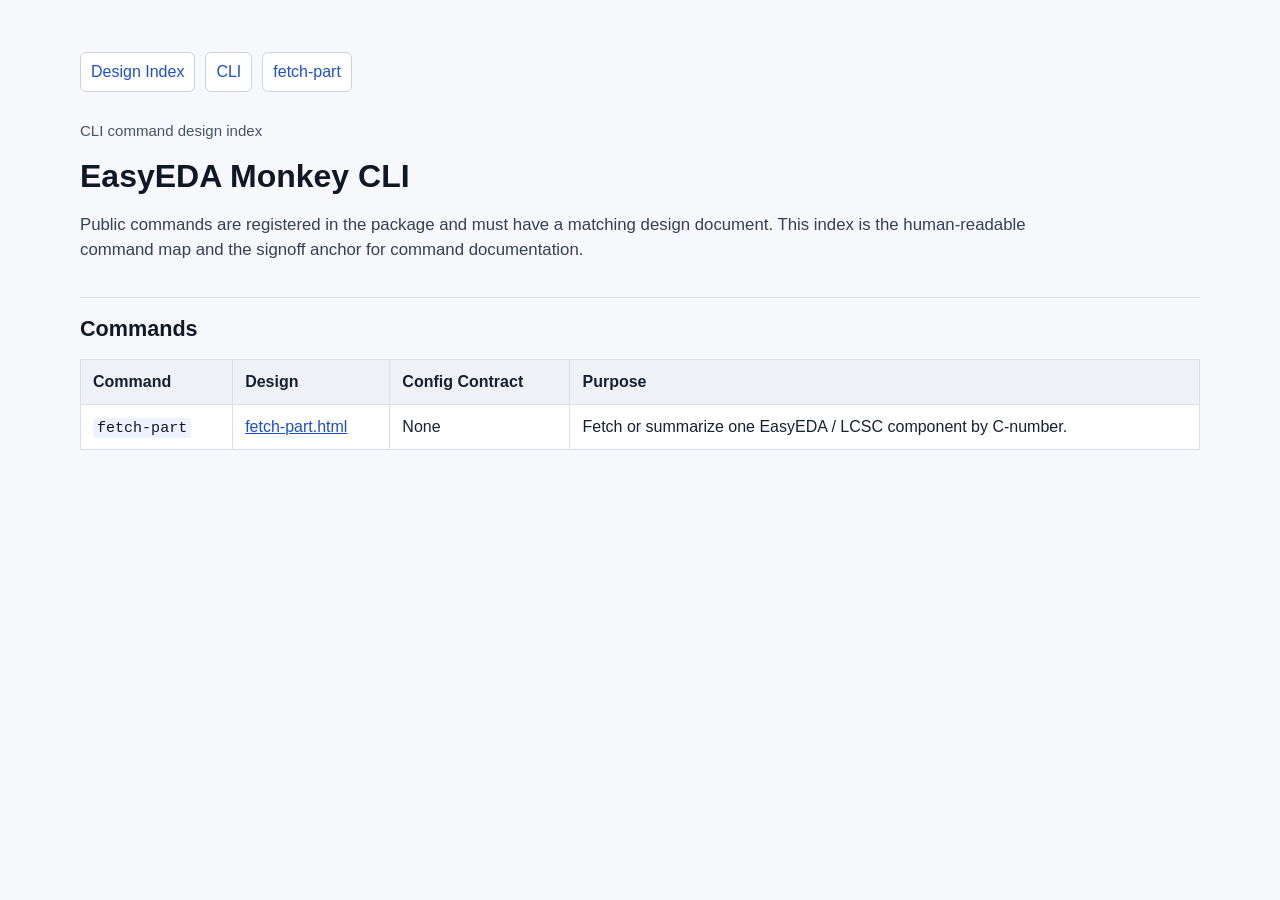
==== docs/design/cli/index.html @ b864799b "Add EasyEDA CLI design doc signoff" ====
<!doctype html>
<html lang="en">
<head>
  <meta charset="utf-8">
  <meta name="viewport" content="width=device-width, initial-scale=1">
  <title>EasyEDA Monkey CLI Design Index</title>
  <link rel="stylesheet" href="../styles.css">
</head>
<body data-doc-kind="cli-design-index">
<main>
  <nav class="nav">
    <a href="../index.html">Design Index</a>
    <a href="index.html">CLI</a>
    <a href="fetch-part.html">fetch-part</a>
  </nav>

  <header>
    <p class="status">CLI command design index</p>
    <h1>EasyEDA Monkey CLI</h1>
    <p class="lede">
      Public commands are registered in the package and must have a matching
      design document. This index is the human-readable command map and the
      signoff anchor for command documentation.
    </p>
  </header>

  <section>
    <h2>Commands</h2>
    <table id="cli-command-design-docs">
      <tr>
        <th>Command</th>
        <th>Design</th>
        <th>Config Contract</th>
        <th>Purpose</th>
      </tr>
      <tr data-command="fetch-part" data-design-doc="cli/fetch-part.html" data-config-contract="none">
        <td><code>fetch-part</code></td>
        <td><a href="fetch-part.html">fetch-part.html</a></td>
        <td>None</td>
        <td>Fetch or summarize one EasyEDA / LCSC component by C-number.</td>
      </tr>
    </table>
  </section>
</main>
</body>
</html>
---- docs/design/styles.css ----
html {
  color-scheme: light;
  font-family: "Segoe UI", Arial, sans-serif;
  line-height: 1.5;
  color: #172033;
  background: #f7f8fb;
}

body {
  margin: 0;
}

main {
  max-width: 1120px;
  margin: 0 auto;
  padding: 32px 24px 56px;
}

h1,
h2,
h3 {
  line-height: 1.18;
  color: #101828;
}

h1 {
  margin: 0 0 10px;
  font-size: 2rem;
}

h2 {
  margin-top: 34px;
  padding-top: 18px;
  border-top: 1px solid #d9deea;
  font-size: 1.35rem;
}

a {
  color: #1d4ed8;
}

code {
  padding: 1px 4px;
  border-radius: 3px;
  background: #eef2ff;
  color: #111827;
  font-family: Consolas, "Cascadia Mono", "Liberation Mono", monospace;
  font-size: 0.94em;
}

pre {
  overflow: auto;
  padding: 16px 18px;
  background: #f8fafc;
  color: #111827;
  font-family: Consolas, "Cascadia Mono", "Liberation Mono", monospace;
  font-size: 0.92rem;
  line-height: 1.45;
  box-shadow: inset 3px 0 0 #cbd5e1;
}

pre code {
  display: block;
  padding: 0;
  background: transparent;
  color: inherit;
  font: inherit;
}

table {
  width: 100%;
  border-collapse: collapse;
  margin: 16px 0 24px;
  background: #ffffff;
}

th,
td {
  padding: 10px 12px;
  border: 1px solid #d9deea;
  text-align: left;
  vertical-align: top;
}

th {
  background: #eef2f7;
}

.lede {
  max-width: 960px;
  font-size: 1.05rem;
  color: #344054;
}

.nav {
  display: flex;
  flex-wrap: wrap;
  gap: 10px;
  margin: 20px 0 28px;
}

.nav a {
  display: inline-block;
  padding: 7px 10px;
  border: 1px solid #c9d2e3;
  border-radius: 6px;
  background: #ffffff;
  text-decoration: none;
}

.panel {
  padding: 18px 20px;
  border: 1px solid #d9deea;
  border-radius: 8px;
  background: #ffffff;
}

.status {
  color: #475467;
  font-size: 0.94rem;
}

@media (max-width: 700px) {
  main {
    padding: 22px 16px 40px;
  }

  table {
    display: block;
    overflow-x: auto;
  }
}
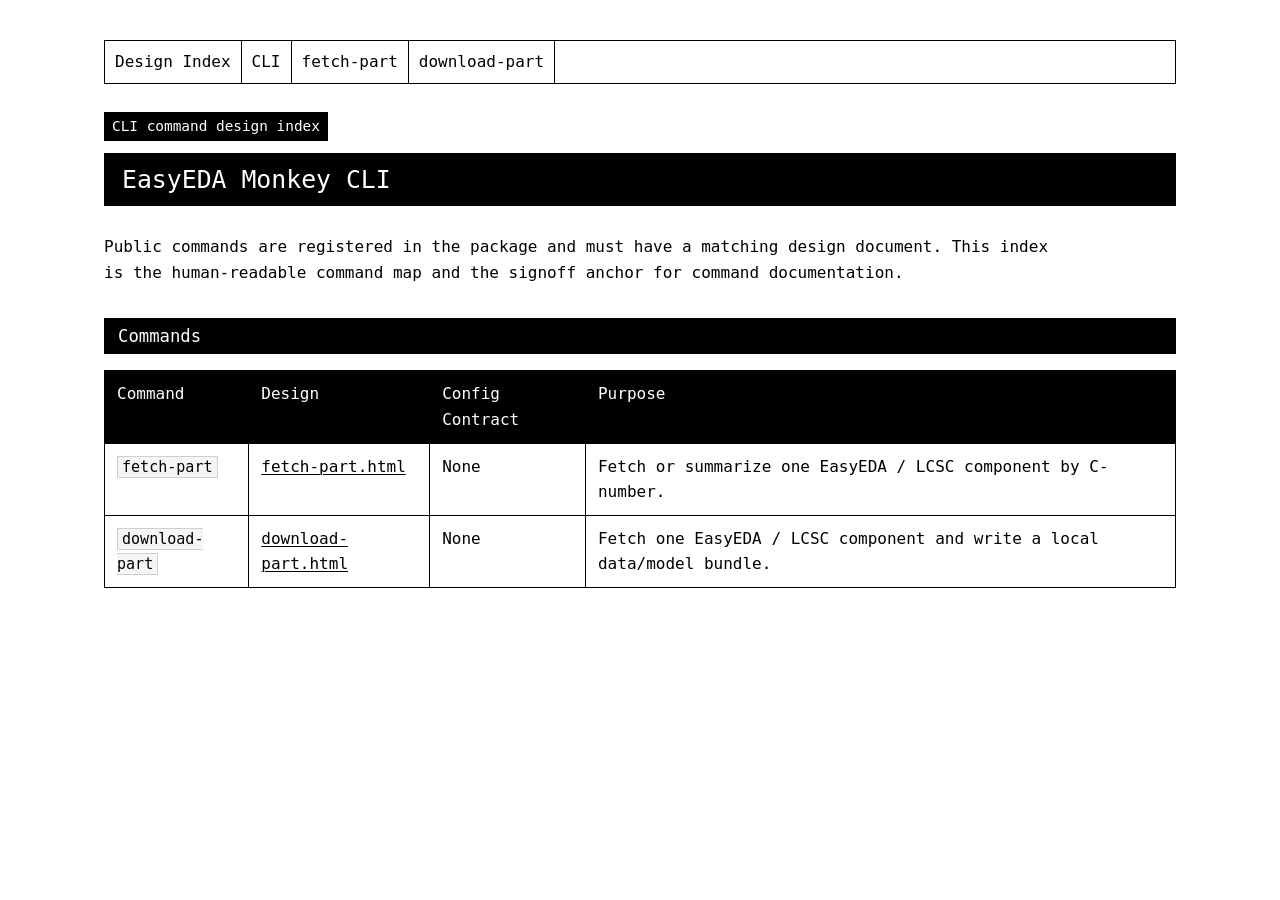
==== commit 2c91521d: "Add EasyEDA part download command" ====
--- a/docs/design/cli/index.html
+++ b/docs/design/cli/index.html
@@ -12,6 +12,7 @@
     <a href="../index.html">Design Index</a>
     <a href="index.html">CLI</a>
     <a href="fetch-part.html">fetch-part</a>
+    <a href="download-part.html">download-part</a>
   </nav>
 
   <header>
@@ -39,6 +40,12 @@
         <td>None</td>
         <td>Fetch or summarize one EasyEDA / LCSC component by C-number.</td>
       </tr>
+      <tr data-command="download-part" data-design-doc="cli/download-part.html" data-config-contract="none">
+        <td><code>download-part</code></td>
+        <td><a href="download-part.html">download-part.html</a></td>
+        <td>None</td>
+        <td>Fetch one EasyEDA / LCSC component and write a local data/model bundle.</td>
+      </tr>
     </table>
   </section>
 </main>
--- a/docs/design/styles.css
+++ b/docs/design/styles.css
@@ -1,67 +1,108 @@
+:root {
+  --bg: #ffffff;
+  --bg-alt: #f5f5f5;
+  --fg: #000000;
+  --fg-muted: #5f5f5f;
+  --border: #000000;
+  --border-light: #cfcfcf;
+  --pass: #22863a;
+  --warn: #9a6700;
+  --fail: #cb2431;
+}
+
+* {
+  box-sizing: border-box;
+  border-radius: 0 !important;
+}
+
 html {
   color-scheme: light;
-  font-family: "Segoe UI", Arial, sans-serif;
-  line-height: 1.5;
-  color: #172033;
-  background: #f7f8fb;
+  font-family: Consolas, Monaco, "Lucida Console", monospace;
+  line-height: 1.6;
+  color: var(--fg);
+  background: var(--bg);
 }
 
 body {
   margin: 0;
+  background: var(--bg);
 }
 
 main {
   max-width: 1120px;
   margin: 0 auto;
-  padding: 32px 24px 56px;
+  padding: 40px 24px 56px;
 }
 
 h1,
 h2,
 h3 {
-  line-height: 1.18;
-  color: #101828;
+  line-height: 1.2;
+  color: var(--fg);
+  font-weight: normal;
 }
 
 h1 {
-  margin: 0 0 10px;
-  font-size: 2rem;
+  margin: 0 0 28px;
+  padding: 12px 18px;
+  background: var(--fg);
+  color: var(--bg);
+  font-size: 1.55rem;
+  letter-spacing: 0;
 }
 
 h2 {
-  margin-top: 34px;
-  padding-top: 18px;
-  border-top: 1px solid #d9deea;
-  font-size: 1.35rem;
+  margin: 32px 0 16px;
+  padding: 8px 14px;
+  background: var(--fg);
+  color: var(--bg);
+  font-size: 1.08rem;
+  letter-spacing: 0;
+}
+
+h3 {
+  margin-top: 24px;
+  font-size: 1rem;
+  font-weight: bold;
+}
+
+p,
+li {
+  max-width: 940px;
 }
 
 a {
-  color: #1d4ed8;
+  color: var(--fg);
+  text-decoration: underline;
+  text-decoration-thickness: 1px;
+  text-underline-offset: 2px;
 }
 
 code {
   padding: 1px 4px;
-  border-radius: 3px;
-  background: #eef2ff;
-  color: #111827;
-  font-family: Consolas, "Cascadia Mono", "Liberation Mono", monospace;
+  background: var(--bg-alt);
+  color: var(--fg);
+  border: 1px solid var(--border-light);
+  font-family: Consolas, Monaco, "Lucida Console", monospace;
   font-size: 0.94em;
 }
 
 pre {
   overflow: auto;
+  margin: 16px 0 24px;
   padding: 16px 18px;
-  background: #f8fafc;
-  color: #111827;
-  font-family: Consolas, "Cascadia Mono", "Liberation Mono", monospace;
+  background: var(--bg-alt);
+  color: var(--fg);
+  border-left: 4px solid var(--border);
+  font-family: Consolas, Monaco, "Lucida Console", monospace;
   font-size: 0.92rem;
   line-height: 1.45;
-  box-shadow: inset 3px 0 0 #cbd5e1;
 }
 
 pre code {
   display: block;
   padding: 0;
+  border: 0;
   background: transparent;
   color: inherit;
   font: inherit;
@@ -71,58 +112,91 @@
   width: 100%;
   border-collapse: collapse;
   margin: 16px 0 24px;
-  background: #ffffff;
+  background: var(--bg);
 }
 
 th,
 td {
   padding: 10px 12px;
-  border: 1px solid #d9deea;
+  border: 1px solid var(--border);
   text-align: left;
   vertical-align: top;
 }
 
 th {
-  background: #eef2f7;
+  background: var(--fg);
+  color: var(--bg);
+  font-weight: normal;
 }
 
 .lede {
   max-width: 960px;
-  font-size: 1.05rem;
-  color: #344054;
+  font-size: 1rem;
+  color: var(--fg);
 }
 
 .nav {
   display: flex;
   flex-wrap: wrap;
-  gap: 10px;
-  margin: 20px 0 28px;
+  gap: 0;
+  margin: 0 0 28px;
+  border: 1px solid var(--border);
 }
 
 .nav a {
   display: inline-block;
-  padding: 7px 10px;
-  border: 1px solid #c9d2e3;
-  border-radius: 6px;
-  background: #ffffff;
+  padding: 8px 10px;
+  border-right: 1px solid var(--border);
+  background: var(--bg);
+  color: var(--fg);
   text-decoration: none;
+}
+
+.nav a:hover,
+.nav a:focus {
+  background: var(--fg);
+  color: var(--bg);
 }
 
 .panel {
   padding: 18px 20px;
-  border: 1px solid #d9deea;
-  border-radius: 8px;
-  background: #ffffff;
+  border: 1px solid var(--border);
+  background: var(--bg);
 }
 
 .status {
-  color: #475467;
-  font-size: 0.94rem;
+  display: inline-block;
+  margin: 0 0 12px;
+  padding: 3px 8px;
+  background: var(--fg);
+  color: var(--bg);
+  font-size: 0.9rem;
+}
+
+.swatch,
+[data-color] {
+  display: inline-block;
+  width: 1.1em;
+  height: 1.1em;
+  border: 1px solid var(--border);
+  vertical-align: -0.18em;
+}
+
+.pass {
+  color: var(--pass);
+}
+
+.warn {
+  color: var(--warn);
+}
+
+.fail {
+  color: var(--fail);
 }
 
 @media (max-width: 700px) {
   main {
-    padding: 22px 16px 40px;
+    padding: 24px 14px 40px;
   }
 
   table {
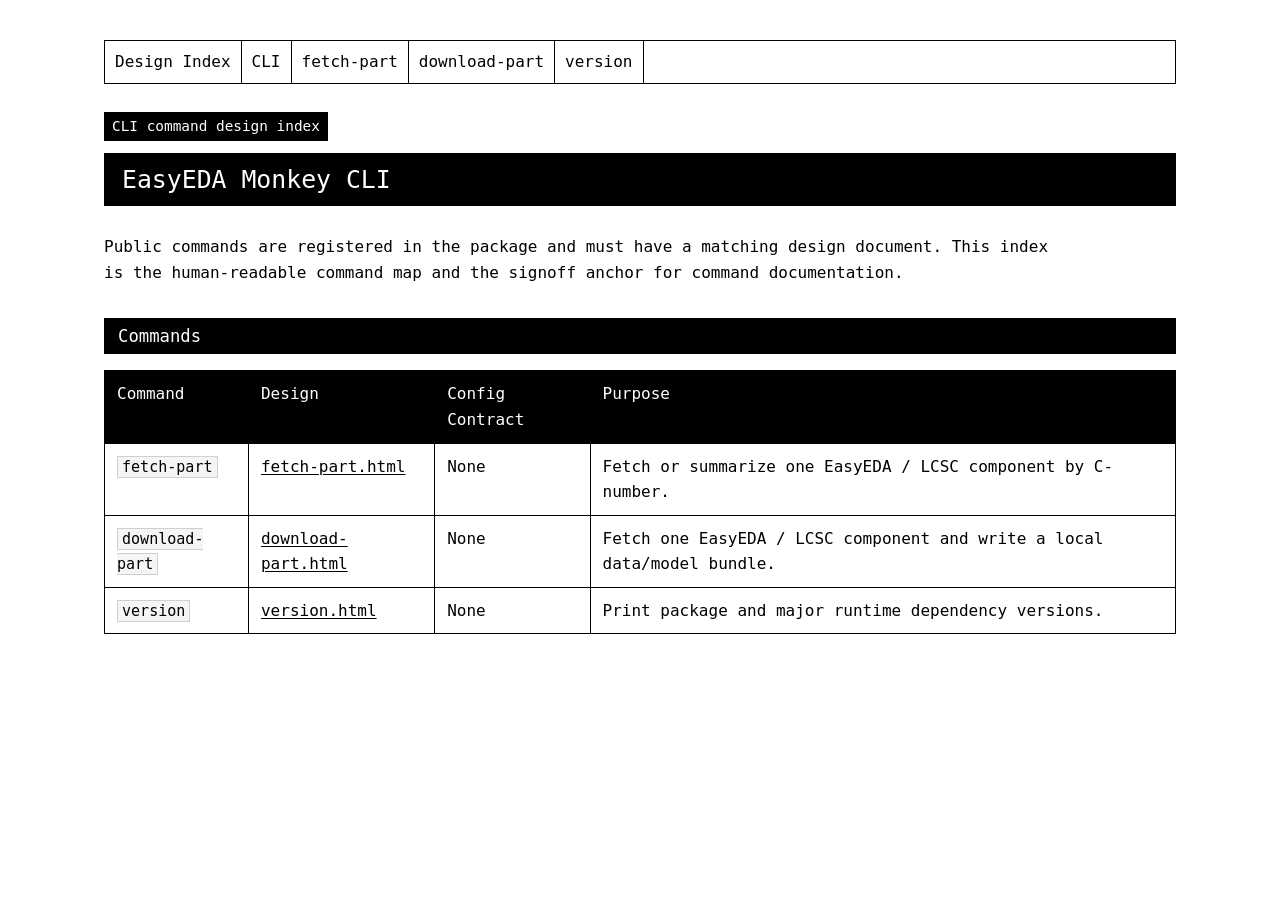
==== commit f7794f64: "Release EasyEDA Monkey 2026.6.4" ====
--- a/docs/design/cli/index.html
+++ b/docs/design/cli/index.html
@@ -13,6 +13,7 @@
     <a href="index.html">CLI</a>
     <a href="fetch-part.html">fetch-part</a>
     <a href="download-part.html">download-part</a>
+    <a href="version.html">version</a>
   </nav>
 
   <header>
@@ -46,6 +47,12 @@
         <td>None</td>
         <td>Fetch one EasyEDA / LCSC component and write a local data/model bundle.</td>
       </tr>
+      <tr data-command="version" data-design-doc="cli/version.html" data-config-contract="none">
+        <td><code>version</code></td>
+        <td><a href="version.html">version.html</a></td>
+        <td>None</td>
+        <td>Print package and major runtime dependency versions.</td>
+      </tr>
     </table>
   </section>
 </main>
